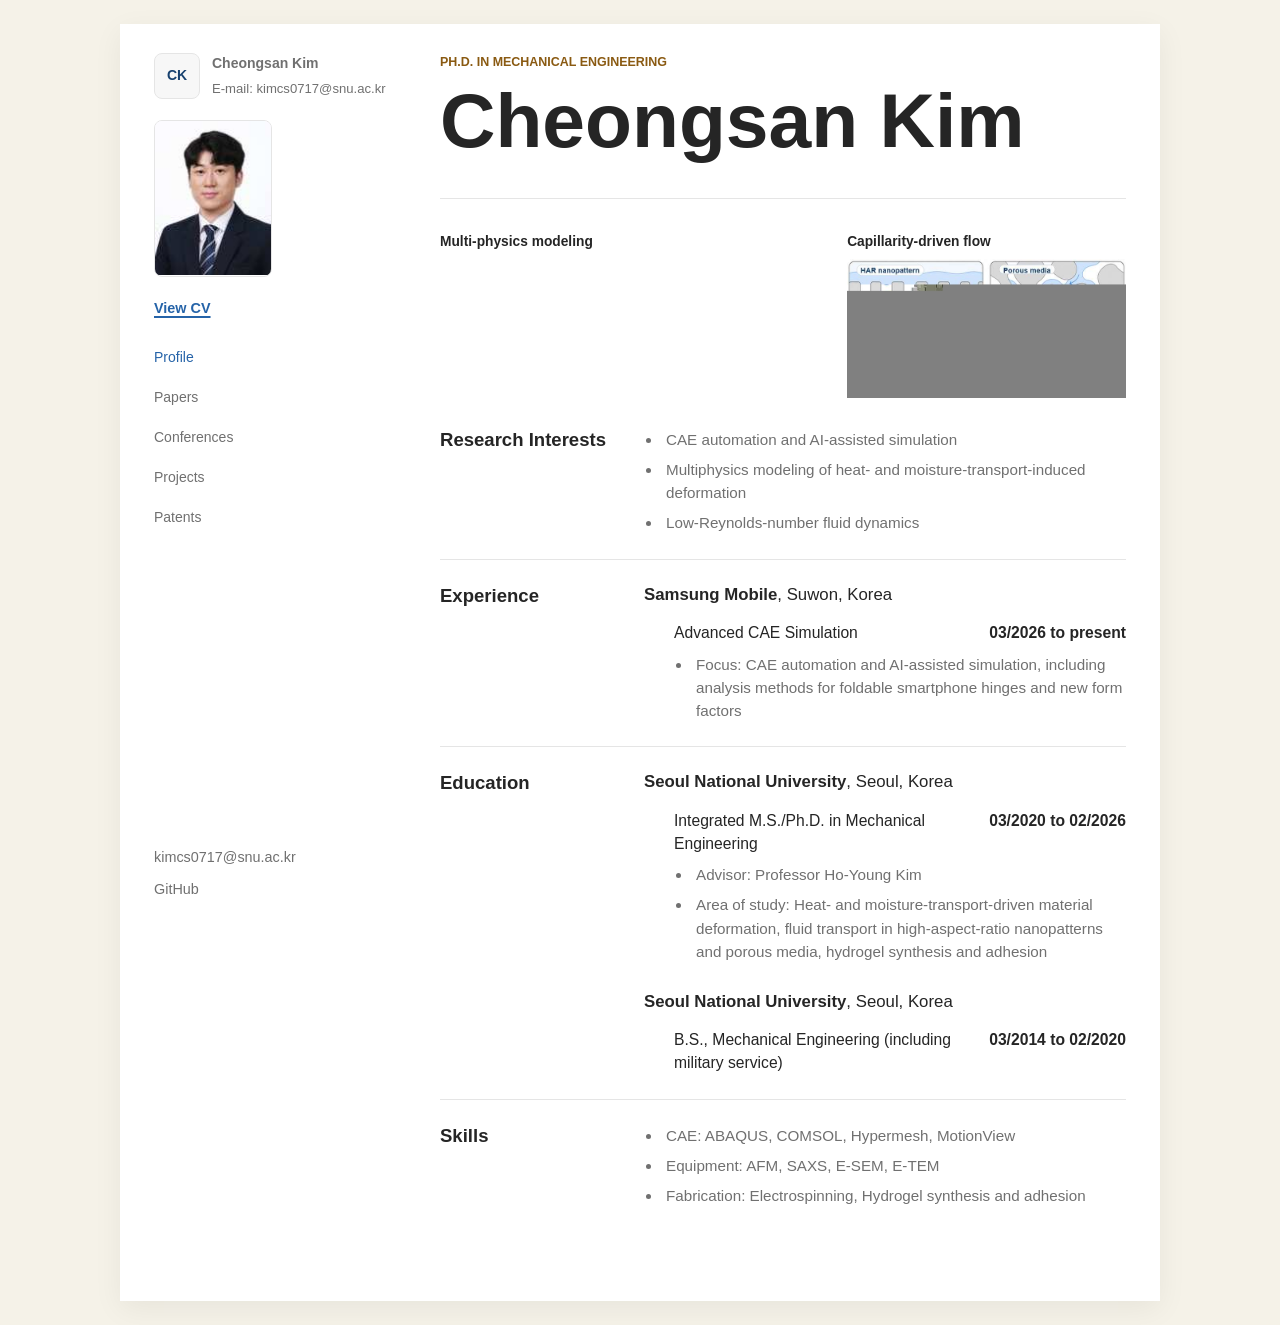
==== index.html @ cfb51605 "Refine profile research visuals" ====
<!doctype html>
<html lang="en">
  <head>
    <meta charset="utf-8">
    <meta name="viewport" content="width=device-width, initial-scale=1">
    <title>Cheongsan Kim | Mechanical Engineering</title>
    <meta
      name="description"
      content="Personal academic portfolio of Cheongsan Kim, Ph.D. in Mechanical Engineering."
    >
    <link rel="stylesheet" href="styles.css?v=capillary-full-height">
  </head>
  <body>
    <div class="shell">
      <aside class="sidebar" aria-label="Portfolio navigation">
        <a class="brand" href="#profile" data-tab-link="profile" aria-label="Cheongsan Kim profile">
          <span class="brand-mark">CK</span>
          <span>
            <strong>Cheongsan Kim</strong>
            <small class="brand-email">E-mail: kimcs0717@snu.ac.kr</small>
          </span>
        </a>

        <div class="profile-photo sidebar-photo" aria-label="Profile photo">
          <img src="assets/profile-original.jpg" alt="" onerror="this.style.display='none'; this.nextElementSibling.style.display='grid';">
          <span>Photo</span>
        </div>
        <a class="cv-link" href="cv.html?v=cv-author-markers" target="_blank" rel="noopener">View CV</a>

        <nav class="nav-list">
          <button class="nav-button is-active" type="button" data-tab="profile">Profile</button>
          <button class="nav-button" type="button" data-tab="papers">Papers</button>
          <button class="nav-button" type="button" data-tab="presentations">Conferences</button>
          <button class="nav-button" type="button" data-tab="projects">Projects</button>
          <button class="nav-button" type="button" data-tab="patents">Patents</button>
        </nav>

        <div class="sidebar-footer">
          <a href="mailto:kimcs0717@snu.ac.kr">kimcs0717@snu.ac.kr</a>
          <a href="https://github.com/kimcheongsan17">GitHub</a>
        </div>
      </aside>

      <main class="content">
        <section class="hero" id="profile" data-tab-panel="profile">
          <div class="intro">
            <p class="eyebrow">Ph.D. in Mechanical Engineering</p>
            <h1>Cheongsan Kim</h1>
          </div>
        </section>

        <section class="panel profile-overview is-visible" data-tab-panel="profile">
          <div class="research-visuals" aria-label="Research visuals">
            <figure class="research-visual research-visual-feature">
              <figcaption>Multi-physics modeling</figcaption>
              <div class="research-visual-media">
                <video muted autoplay loop playsinline preload="metadata">
                  <source src="assets/researches/Multi-physcis%20Modeling.mp4" type="video/mp4">
                  <source src="assets/researches/Multi-physcis%20Modeling.mov" type="video/quicktime">
                </video>
              </div>
            </figure>
            <figure class="research-visual research-visual-secondary">
              <figcaption>Capillarity-driven flow</figcaption>
              <div class="research-visual-media">
                <img src="assets/researches/capillary-flow-har-porous-media.jpg?v=capillary-full-height" alt="Schematic of capillary flow in high-aspect-ratio nanopatterns and porous media">
              </div>
            </figure>
          </div>

          <div class="profile-section cv-section">
            <h2>Research Interests</h2>
            <div class="cv-stack">
              <ul class="overview-list">
                <li>CAE automation and AI-assisted simulation</li>
                <li>Multiphysics modeling of heat- and moisture-transport-induced deformation</li>
                <li>Low-Reynolds-number fluid dynamics</li>
              </ul>
            </div>
          </div>

          <div class="profile-section cv-section">
            <h2>Experience</h2>
            <div class="cv-stack">
              <article class="cv-entry">
                <div class="cv-entry-header">
                  <h3><strong>Samsung Mobile</strong>, Suwon, Korea</h3>
                </div>
                <div class="cv-entry-body">
                  <div class="cv-role">
                    <span>Advanced CAE Simulation</span>
                    <strong>03/2026 to present</strong>
                  </div>
                  <ul class="overview-list">
                    <li>Focus: CAE automation and AI-assisted simulation, including analysis methods for foldable smartphone hinges and new form factors</li>
                  </ul>
                </div>
              </article>
            </div>
          </div>

          <div class="profile-section cv-section">
            <h2>Education</h2>
            <div class="cv-stack">
              <article class="cv-entry">
                <div class="cv-entry-header">
                  <h3><strong>Seoul National University</strong>, Seoul, Korea</h3>
                </div>
                <div class="cv-entry-body">
                  <div class="cv-role">
                    <span>Integrated M.S./Ph.D. in Mechanical Engineering</span>
                    <strong>03/2020 to 02/2026</strong>
                  </div>
                  <ul class="overview-list">
                    <li>Advisor: Professor Ho-Young Kim</li>
                    <li>Area of study: Heat- and moisture-transport-driven material deformation, fluid transport in high-aspect-ratio nanopatterns and porous media, hydrogel synthesis and adhesion</li>
                  </ul>
                </div>
              </article>

              <article class="cv-entry">
                <div class="cv-entry-header">
                  <h3><strong>Seoul National University</strong>, Seoul, Korea</h3>
                </div>
                <div class="cv-entry-body">
                  <div class="cv-role">
                    <span>B.S., Mechanical Engineering (including military service)</span>
                    <strong>03/2014 to 02/2020</strong>
                  </div>
                </div>
              </article>
            </div>
          </div>

          <div class="profile-section cv-section skills-section">
            <h2>Skills</h2>
            <div class="cv-stack">
              <ul class="skills-list" aria-label="Skills">
                <li>CAE: ABAQUS, COMSOL, Hypermesh, MotionView</li>
                <li>Equipment: AFM, SAXS, E-SEM, E-TEM</li>
                <li>Fabrication: Electrospinning, Hydrogel synthesis and adhesion</li>
              </ul>
            </div>
          </div>
        </section>

        <section class="panel" data-tab-panel="papers">
          <div class="section-heading">
            <h2>Publications</h2>
          </div>
          <div class="publication-list">
            <a class="publication-item" href="papers/viola-seed-pod.html">
              <h3>Viola seed pod architecture shapes sequential, force-augmented pinching</h3>
              <p><span class="own-name">C. Kim</span>*, J. Won*, D. Kim*, S. Jung&dagger;, H.-Y. Kim&dagger;, and Y. Hyun&dagger;</p>
              <p class="publication-meta">Science (2026) (IF: 45.8; JCR: top 10%; scheduled for publication on June 18, 2026)</p>
            </a>
            <a class="publication-item" href="papers/water-powered-soft-actuation.html">
              <h3>Mechanics of water-powered soft actuation</h3>
              <p>S. Jung*, <span class="own-name">C. Kim</span>*, T. Kim, S. Park, and H.-Y. Kim&dagger;</p>
              <p class="publication-meta">Chemical Reviews (2026, invited; 2nd revision) (IF: 51.4; JCR: top 10%)</p>
            </a>
            <article class="publication-item">
              <h3>
                <a href="papers/pneu-nets.html">Sequential multi-modal morphing of single-input pneu-nets</a>
                <a class="paper-link" href="https://journals.sagepub.com/doi/10.1089/soro.2022.0216">[link]</a>
              </h3>
              <p>H. Jeong*, <span class="own-name">C. Kim</span>*, A. Lee&dagger;, and H.-Y. Kim&dagger;</p>
              <p class="publication-meta">Soft Robotics (2023) (IF: 6.1; JCR: Q1 in Robotics)</p>
            </article>
            <article class="publication-item">
              <h3>De novo cuticle formation acts as a multiscale mechanical system controlling growth and robustness after floral organ abscission</h3>
              <p>M. Han*, <span class="own-name">C. Kim</span>*, J. Lee, JM. Lee, H. Jung, S. Je, Y. Yamaoka, H.-Y. Kim&dagger;, and Y. Lee&dagger;</p>
              <p class="publication-meta">In preparation</p>
            </article>
            <p class="author-note">* Equal contribution, &dagger; Corresponding author</p>
          </div>
        </section>

        <section class="panel" data-tab-panel="presentations">
          <div class="section-heading">
            <p class="eyebrow">Academic Talks</p>
            <h2>Conference Presentations</h2>
          </div>
          <div class="conference-list">
            <article class="conference-item">
              <h3>Mechano-Osmosis Induced Turgor in Hydrogel-Encapsulated Liquid Pouch</h3>
              <p>H. Kim, <span class="own-name">C. Kim</span>, H. Jeon, C. Park, S. Jung, and H.-Y. Kim</p>
              <p class="conference-meta">NCFE 14 (2026)</p>
            </article>
            <article class="conference-item">
              <h3>De novo cuticle formation acts as a multiscale mechanical system controlling growth and robustness after floral organ abscission</h3>
              <p>M. Han, <span class="own-name">C. Kim</span>, J. Lee, J.M. Lee, H. Jung, S. Je, Y. Yamaoka, H.-Y. Kim, and Y. Lee</p>
              <p class="conference-meta">American Society of Plant Biologists (ASPB) (2026)</p>
            </article>
            <article class="conference-item">
              <h3>Sequential multimodal morphing of single-input pneu-nets</h3>
              <p><span class="own-name">C. Kim</span> and H.-Y. Kim</p>
              <p class="conference-meta">Soft Robotics invited talk (2024)</p>
            </article>
            <article class="conference-item">
              <h3>Humidity-responsive poroelastic zippering of Viola seed pods</h3>
              <p><span class="own-name">C. Kim</span>, J. Won, S. Jung, Y. Hyun, and H.-Y. Kim</p>
              <p class="conference-meta">IUTAM Symposium on Capillarity and Elastocapillarity in Biology (2024) (Invited speaker)</p>
            </article>
            <article class="conference-item">
              <h3>Poroelastic zippering actuation of hygroresponsive Viola seed pods</h3>
              <p><span class="own-name">C. Kim</span>, J. Won, S. Jung, Y. Hyun, and H.-Y. Kim</p>
              <p class="conference-meta">American Physical Society Division of Fluid Dynamics (2024)</p>
            </article>
            <article class="conference-item">
              <h3>Dual morphing hydrogel with a fibrous membrane</h3>
              <p><span class="own-name">C. Kim</span>, S. Jung, and H.-Y. Kim</p>
              <p class="conference-meta">Korean Society of Mechanical Engineers Autumn Conference (2023)</p>
            </article>
            <article class="conference-item">
              <h3>Multi-morph pneu-net systems with a single input</h3>
              <p><span class="own-name">C. Kim</span>, H. Jeong, J. Ha, A. Lee, and H.-Y. Kim</p>
              <p class="conference-meta">American Physical Society March Meeting (2022)</p>
            </article>
            <article class="conference-item">
              <h3>Dual curvature control using pneumatic actuators</h3>
              <p>H. Jeong, <span class="own-name">C. Kim</span>, J. Ha, P. Woo, A. Lee, and H.-Y. Kim</p>
              <p class="conference-meta">The Second International Conference on Nature-Inspired Surface Engineering (2022) (Best presentation prize)</p>
            </article>
            <article class="conference-item">
              <h3>Dual curvature control using pneumatic actuators</h3>
              <p>H. Jeong, <span class="own-name">C. Kim</span>, J. Ha, S. Lee, A. Lee, and H.-Y. Kim</p>
              <p class="conference-meta">American Physical Society March Meeting (2021)</p>
            </article>
            <article class="conference-item">
              <h3>Dual morphing pneu-net by stiffness control</h3>
              <p><span class="own-name">C. Kim</span>, H. Jeong, J. Ha, S. Lee, A. Lee, and H.-Y. Kim</p>
              <p class="conference-meta">Korean Society of Mechanical Engineers Autumn Conference (2021)</p>
            </article>
          </div>
        </section>

        <section class="panel" data-tab-panel="projects">
          <div class="section-heading">
            <p class="eyebrow">Research Portfolio</p>
            <h2>Projects</h2>
          </div>
          <div class="project-groups">
            <div class="project-group">
              <h3 class="project-group-title">Semiconductor Research</h3>
              <div class="card-grid">
                <a class="item-card" href="projects/nano-structures.html">
                  <span class="tag">Samsung Electronics, 2023-2025</span>
                  <h3>Leaning and bending models in composite nanostructures</h3>
                  <p>Visualization methods and theoretical modeling of wetting behavior in HAR nano-patterned structures.</p>
                </a>
              </div>
            </div>

            <div class="project-group">
              <h3 class="project-group-title">Actuator Development Using Deformable Materials</h3>
              <div class="card-grid">
                <a class="item-card" href="projects/metamorphing-systems.html">
                  <span class="tag">NRF Korea, 2020-2026</span>
                  <h3>Development of metamorphing systems based on stimuli-responsive materials</h3>
                  <p>Shape transformation of soft matter and porous media driven by material response and heat transport.</p>
                </a>
                <a class="item-card" href="projects/humidity-control.html">
                  <span class="tag">LG Electronics, 2023-2026</span>
                  <h3>Automatic humidity control system using hygroscopic materials</h3>
                  <p>Humidity-responsive ventilation systems driven by residual-stress-induced actuation during moisture absorption and desorption.</p>
                </a>
                <a class="item-card" href="projects/personalized-massager.html">
                  <span class="tag">Amore Pacific, 2021</span>
                  <h3>Pneu-net system for a personalized massager</h3>
                  <p>Personalized massager based on controlled pneumatic inflation of polymer chambers.</p>
                </a>
                <a class="item-card" href="projects/origami-packaging.html">
                  <span class="tag">Amore Pacific, 2022</span>
                  <h3>Novel origami structure for packaging</h3>
                  <p>Residual-content reduction through controlled deformation of packaging structures.</p>
                </a>
              </div>
            </div>
          </div>
        </section>

        <section class="panel" data-tab-panel="patents">
          <div class="section-heading">
            <p class="eyebrow">Applied Research</p>
            <h2>Patents</h2>
          </div>
          <ol class="timeline">
            <li>Pneumatic valve device using expansion of elastic material protruding parts. 10-2397568 Korea (2022).</li>
            <li>Pneu-net device capable of sequential dual deformation. 10-2478112 Korea.</li>
            <li>Pneu-net device capable of sequential torsional and bending deformation. 10-2478131 Korea.</li>
            <li>Massage device and controlling method thereof. 1020200154180 Korea (2020).</li>
            <li>Massage device having twist function and control method thereof. 1020210149522 Korea (2021).</li>
            <li>TUBE CONTAINER. 1020220039765 Korea (2022).</li>
            <li>Plumbing apparatus containing a hydrogel part. 1020230186336 Korea.</li>
            <li>Method for manufacturing a grooved surface using a mesh structure. 1020230186335 Korea.</li>
            <li>Biomedical devices inspired by plant morphing mechanisms. 1020260015498 Korea.</li>
          </ol>
        </section>

      </main>
    </div>

    <script src="script.js"></script>
  </body>
</html>
---- styles.css ----
:root {
  color-scheme: light;
  --ink: #252525;
  --muted: #707070;
  --line: #e5e5e5;
  --paper: #ffffff;
  --surface: #ffffff;
  --accent: #2563a8;
  --accent-strong: #17416f;
  --warm: #8a5a12;
  --shadow: 0 8px 28px rgba(0, 0, 0, 0.06);
}

* {
  box-sizing: border-box;
}

body {
  margin: 0;
  background: #f5f2e8;
  color: var(--ink);
  font-family: "Noto Sans", "Helvetica Neue", Helvetica, Arial, ui-sans-serif, sans-serif;
  font-size: 14px;
  line-height: 1.65;
}

a {
  color: inherit;
  text-decoration: none;
}

.shell {
  display: grid;
  grid-template-columns: 240px minmax(0, 1fr);
  gap: 46px;
  width: min(1040px, calc(100% - 48px));
  min-height: calc(100vh - 48px);
  margin: 24px auto;
  padding: 28px 34px 34px;
  background: var(--paper);
  box-shadow: var(--shadow);
}

.sidebar {
  position: sticky;
  top: 24px;
  height: calc(100vh - 48px);
  display: flex;
  flex-direction: column;
  gap: 20px;
  padding: 0 0 2px;
  background: transparent;
  color: var(--muted);
}

.brand {
  display: flex;
  align-items: center;
  gap: 12px;
}

.brand-mark {
  display: grid;
  width: 46px;
  height: 46px;
  place-items: center;
  border: 1px solid var(--line);
  border-radius: 8px;
  background: #f7f7f7;
  color: var(--accent-strong);
  font-weight: 800;
}

.brand strong,
.brand small {
  display: block;
}

.brand small {
  color: var(--muted);
  font-size: 0.82rem;
}

.brand-email {
  margin-top: 3px;
  font-size: 0.72rem;
  overflow-wrap: anywhere;
}

.nav-list {
  display: grid;
  gap: 6px;
}

.cv-link {
  display: inline-flex;
  width: fit-content;
  color: var(--accent);
  font-size: 0.9rem;
  font-weight: 800;
  text-decoration: underline;
  text-decoration-thickness: 1.5px;
  text-underline-offset: 3px;
}

.cv-link:hover {
  color: var(--accent-strong);
}

.nav-button {
  width: 100%;
  min-height: 34px;
  border: 0;
  border-radius: 8px;
  padding: 0;
  background: transparent;
  color: var(--muted);
  cursor: pointer;
  font: inherit;
  text-align: left;
}

.nav-button:hover,
.nav-button.is-active {
  color: var(--accent);
}

.sidebar-footer {
  display: grid;
  gap: 8px;
  margin-top: auto;
  color: var(--muted);
  font-size: 0.9rem;
  overflow-wrap: anywhere;
}

.content {
  width: 100%;
  padding: 0 0 36px;
}

.hero {
  display: block;
  padding: 0 0 30px;
  border-bottom: 1px solid var(--line);
}

.profile-photo {
  position: relative;
  display: grid;
  aspect-ratio: 118 / 157;
  place-items: center;
  overflow: hidden;
  border: 1px solid var(--line);
  border-radius: 8px;
  background: #ffffff;
  color: var(--muted);
  font-weight: 700;
}

.sidebar-photo {
  width: 118px;
  max-width: 100%;
}

.profile-photo img {
  width: 100%;
  height: 100%;
  object-fit: contain;
  object-position: center;
}

.profile-photo span {
  display: none;
  width: 100%;
  height: 100%;
  place-items: center;
}

.eyebrow {
  margin: 0 0 10px;
  color: var(--warm);
  font-size: 0.78rem;
  font-weight: 800;
  letter-spacing: 0;
  text-transform: uppercase;
}

h1,
h2,
h3,
p {
  margin-top: 0;
}

h1 {
  margin-bottom: 10px;
  font-size: clamp(3.25rem, 6vw, 4.9rem);
  line-height: 0.98;
}

h2 {
  margin-bottom: 0;
  font-size: 1.58rem;
  line-height: 1.18;
}

h3 {
  margin-bottom: 10px;
  line-height: 1.24;
}

.lead {
  max-width: 700px;
  color: var(--muted);
  font-size: 0.94rem;
  line-height: 1.48;
}

.tag {
  display: inline-flex;
  align-items: center;
  min-height: 30px;
  border: 1px solid var(--line);
  border-radius: 999px;
  padding: 5px 10px;
  background: #fafafa;
  color: var(--accent-strong);
  font-size: 0.86rem;
  font-weight: 700;
}

.panel {
  display: none;
  padding: 38px 0 0;
}

.panel.is-visible {
  display: block;
}

.section-heading {
  display: block;
  margin-bottom: 24px;
}

.profile-overview {
  padding-top: 34px;
}

.research-visuals {
  display: grid;
  grid-template-columns: minmax(0, 1.417fr) minmax(0, 1fr);
  gap: 12px;
  width: 100%;
  max-width: 100%;
  margin-bottom: 30px;
  overflow: hidden;
}

.research-visual {
  width: 100%;
  min-width: 0;
  margin: 0;
}

.research-visual-media {
  position: relative;
  aspect-ratio: 683 / 241;
  overflow: hidden;
  background: transparent;
}

.research-visual-empty {
  position: relative;
  aspect-ratio: 683 / 241;
  overflow: hidden;
  border: 1px solid var(--line);
  border-radius: 8px;
  background: #f4f4f3;
}

.research-visual-empty {
  align-self: end;
}

.research-visual-media video {
  display: block;
  width: 100%;
  height: 100%;
  max-width: 100%;
  object-fit: contain;
}

.research-visual-media img {
  display: block;
  width: 100%;
  height: 100%;
  object-fit: contain;
}

.research-visual-secondary .research-visual-media img {
  object-fit: fill;
}

.research-visual figcaption {
  margin: 0 0 8px;
  color: var(--ink);
  font-size: 0.86rem;
  font-weight: 800;
  line-height: 1.3;
}

.research-visual-empty {
  background:
    linear-gradient(135deg, rgba(37, 99, 168, 0.06), rgba(138, 90, 18, 0.04)),
    #fafafa;
}

.research-visual-secondary .research-visual-media {
  aspect-ratio: 2 / 1;
}

.profile-section {
  padding-bottom: 24px;
  margin-bottom: 24px;
  border-bottom: 1px solid var(--line);
}

.profile-section:last-child {
  border-bottom: 0;
  margin-bottom: 0;
}

.cv-section {
  display: grid;
  grid-template-columns: 180px minmax(0, 1fr);
  gap: 24px;
  align-items: start;
}

.cv-section h2 {
  margin: 0;
  color: var(--ink);
  font-size: 1.16rem;
  font-weight: 800;
  letter-spacing: 0;
  line-height: 1.24;
}

.cv-stack {
  display: grid;
  gap: 28px;
}

.cv-entry {
  display: grid;
  gap: 16px;
}

.cv-entry-header h3 {
  margin: 0;
  font-size: 1.05rem;
  font-weight: 500;
  line-height: 1.35;
}

.cv-entry-header strong {
  font-weight: 800;
}

.cv-entry-body {
  display: grid;
  gap: 8px;
  padding-left: 30px;
}

.cv-role {
  display: grid;
  grid-template-columns: minmax(0, 1fr) auto;
  gap: 18px;
  align-items: baseline;
  color: var(--ink);
  font-size: 0.98rem;
  line-height: 1.45;
}

.cv-role strong {
  color: var(--ink);
  font-weight: 800;
  white-space: nowrap;
}

.two-column {
  display: grid;
  grid-template-columns: repeat(2, minmax(0, 1fr));
  gap: 18px;
  margin-bottom: 22px;
}

.two-column article,
.item-card {
  border: 1px solid var(--line);
  border-radius: 8px;
  background: var(--surface);
}

.two-column article {
  min-height: 150px;
  padding: 20px;
}

.profile-overview .two-column article {
  min-height: 0;
  padding: 0;
  border: 0;
  border-radius: 0;
  background: transparent;
}

.overview-list,
.skills-list {
  display: grid;
  gap: 7px;
  margin: 0;
  padding-left: 18px;
  color: var(--muted);
  font-size: 0.95rem;
  line-height: 1.52;
}

.overview-list li,
.skills-list li {
  padding-left: 4px;
}

.two-column p,
.item-card p,
.detail-summary p {
  color: var(--muted);
}

.item-card p {
  margin: 0;
  font-size: 0.95rem;
  line-height: 1.45;
}

.card-grid {
  display: grid;
  grid-template-columns: 1fr;
  gap: 12px;
}

.project-groups {
  display: grid;
  gap: 28px;
}

.project-group {
  display: grid;
  gap: 12px;
}

.project-group-title {
  margin: 0;
  color: var(--ink);
  font-size: 1.16rem;
  font-weight: 800;
  line-height: 1.24;
}

.item-card {
  display: grid;
  align-content: start;
  min-height: 0;
  padding: 18px 20px;
  transition: border-color 160ms ease, background 160ms ease;
}

.item-card:hover {
  background: #fbfdff;
  border-color: rgba(15, 118, 110, 0.5);
}

.item-card h3 {
  margin: 10px 0 6px;
  color: var(--ink);
  font-size: 1.03rem;
  font-weight: 800;
  line-height: 1.35;
}

.publication-list {
  display: grid;
  gap: 18px;
}

.publication-item {
  display: block;
}

.publication-item h3 {
  margin-bottom: 4px;
  color: var(--ink);
  font-size: 1.03rem;
  font-weight: 800;
  line-height: 1.35;
}

.publication-item h3 a {
  color: inherit;
}

.publication-item p {
  margin-bottom: 2px;
  color: var(--muted);
  font-size: 0.95rem;
  line-height: 1.45;
}

.publication-item strong {
  color: var(--ink);
}

.own-name {
  color: var(--ink);
  text-decoration: underline;
  text-decoration-thickness: 1px;
  text-underline-offset: 2px;
}

.author-note {
  margin-top: 2px;
  color: var(--muted);
  font-size: 0.88rem;
  line-height: 1.4;
}

.publication-meta {
  color: var(--accent) !important;
}

.paper-link {
  margin-left: 5px;
  color: var(--accent) !important;
  font-size: 0.92em;
  font-weight: 800;
  text-decoration: underline;
  text-decoration-thickness: 1.5px;
  text-underline-offset: 3px;
  white-space: nowrap;
}

.paper-link:hover {
  color: var(--accent-strong) !important;
}

.publication-item:hover h3,
.publication-item:hover .publication-meta {
  color: var(--accent);
}

.conference-list {
  display: grid;
  gap: 18px;
}

.conference-item h3 {
  margin-bottom: 4px;
  color: var(--ink);
  font-size: 1.03rem;
  font-weight: 800;
  line-height: 1.35;
}

.conference-item p {
  margin-bottom: 2px;
  color: var(--muted);
  font-size: 0.95rem;
  line-height: 1.45;
}

.conference-item strong {
  color: var(--ink);
}

.conference-meta {
  color: var(--accent) !important;
}

.timeline {
  display: grid;
  gap: 12px;
  padding-left: 22px;
}

.timeline li {
  padding-left: 6px;
  color: var(--muted);
  font-size: 0.95rem;
  line-height: 1.45;
}

.detail-body {
  max-width: 900px;
  margin: 0 auto;
  padding: 42px clamp(20px, 6vw, 64px) 72px;
}

.back-link {
  display: inline-flex;
  margin-bottom: 36px;
  color: var(--accent);
  font-weight: 800;
}

.detail-summary {
  padding-bottom: 28px;
  border-bottom: 1px solid var(--line);
}

.detail-meta {
  display: flex;
  flex-wrap: wrap;
  gap: 10px;
  margin: 20px 0;
}

.detail-section {
  padding-top: 28px;
}

.detail-section ul {
  padding-left: 20px;
  color: var(--muted);
}

@media (max-width: 860px) {
  .shell {
    grid-template-columns: 1fr;
    gap: 0;
  }

  .sidebar {
    position: static;
    height: auto;
    gap: 20px;
  }

  .nav-list {
    grid-template-columns: repeat(2, minmax(0, 1fr));
  }

  .hero,
  .two-column,
  .card-grid,
  .research-visuals {
    grid-template-columns: 1fr;
  }

  .research-visual-feature .research-visual-media {
    aspect-ratio: 2 / 1;
  }

  .sidebar-photo {
    width: min(260px, 100%);
  }

  .cv-section {
    grid-template-columns: 1fr;
    gap: 10px;
  }

  .cv-entry-body {
    padding-left: 0;
  }

  .cv-role {
    grid-template-columns: 1fr;
    gap: 2px;
  }
}

@media (max-width: 520px) {
  .content {
    padding-top: 24px;
  }

  .nav-list {
    grid-template-columns: 1fr;
  }

  h1 {
    font-size: 2.65rem;
  }
}
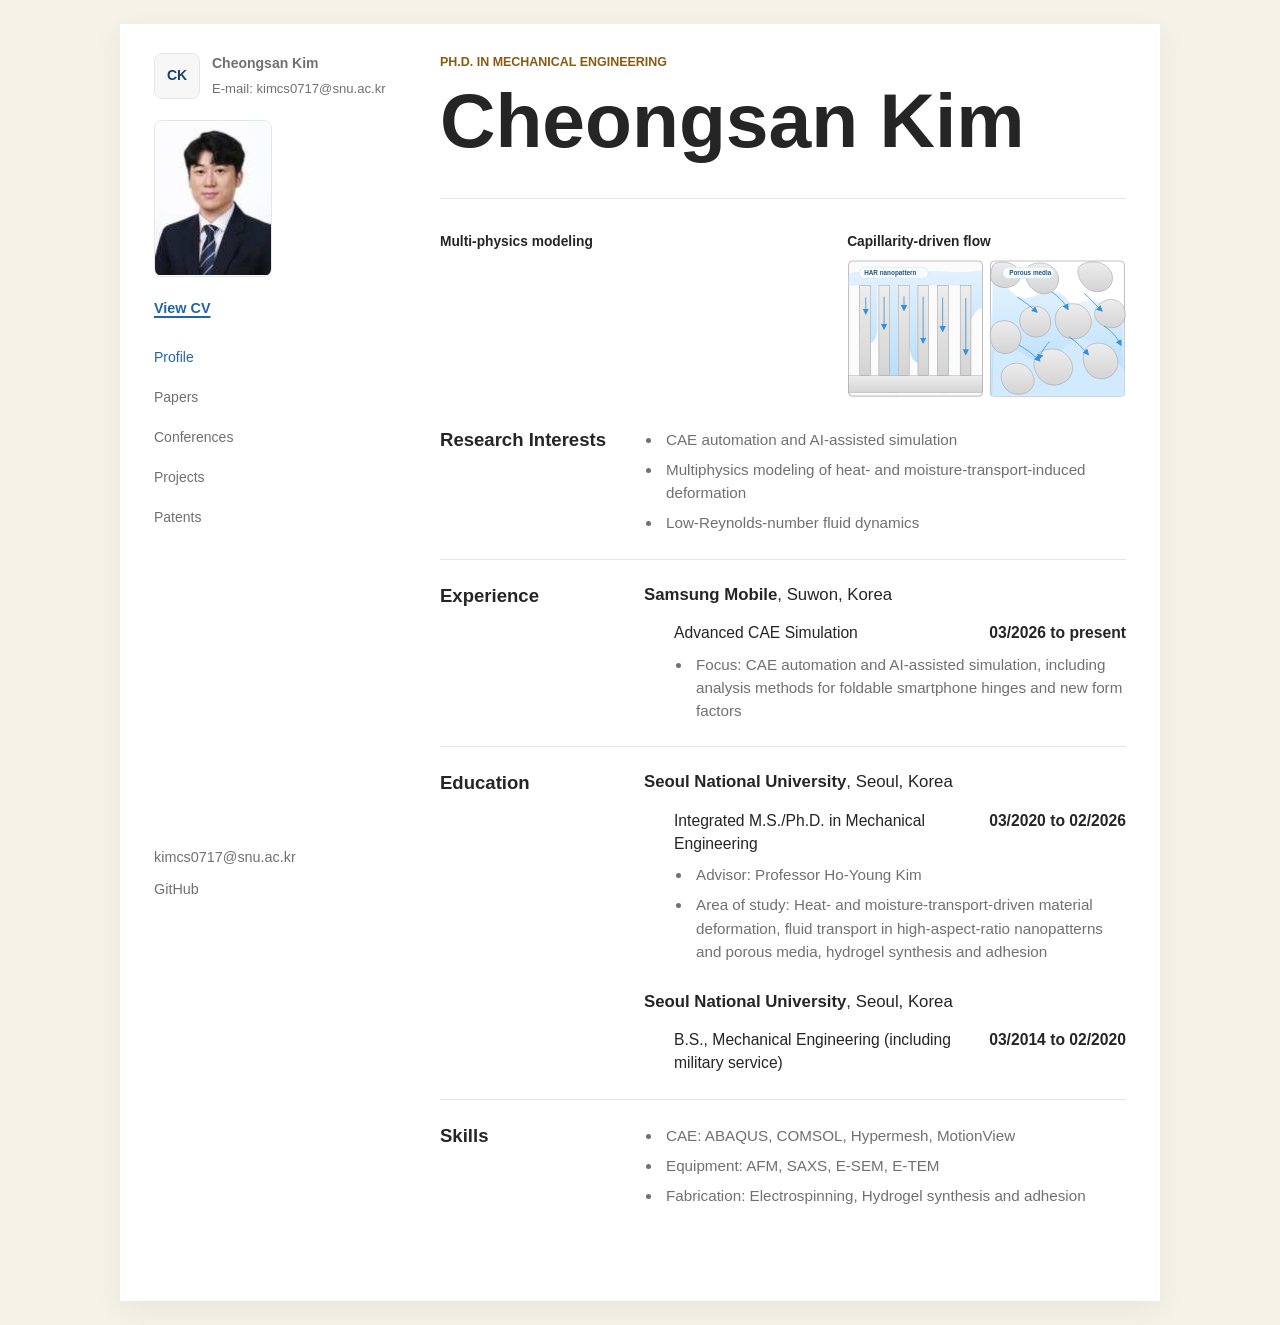
==== commit 483907da: "Use SVG capillary research visual" ====
--- a/index.html
+++ b/index.html
@@ -63,7 +63,7 @@
             <figure class="research-visual research-visual-secondary">
               <figcaption>Capillarity-driven flow</figcaption>
               <div class="research-visual-media">
-                <img src="assets/researches/capillary-flow-har-porous-media.jpg?v=capillary-full-height" alt="Schematic of capillary flow in high-aspect-ratio nanopatterns and porous media">
+                <img src="assets/researches/capillary-flow-har-porous-media.svg?v=capillary-full-height" alt="Schematic of capillary flow in high-aspect-ratio nanopatterns and porous media">
               </div>
             </figure>
           </div>
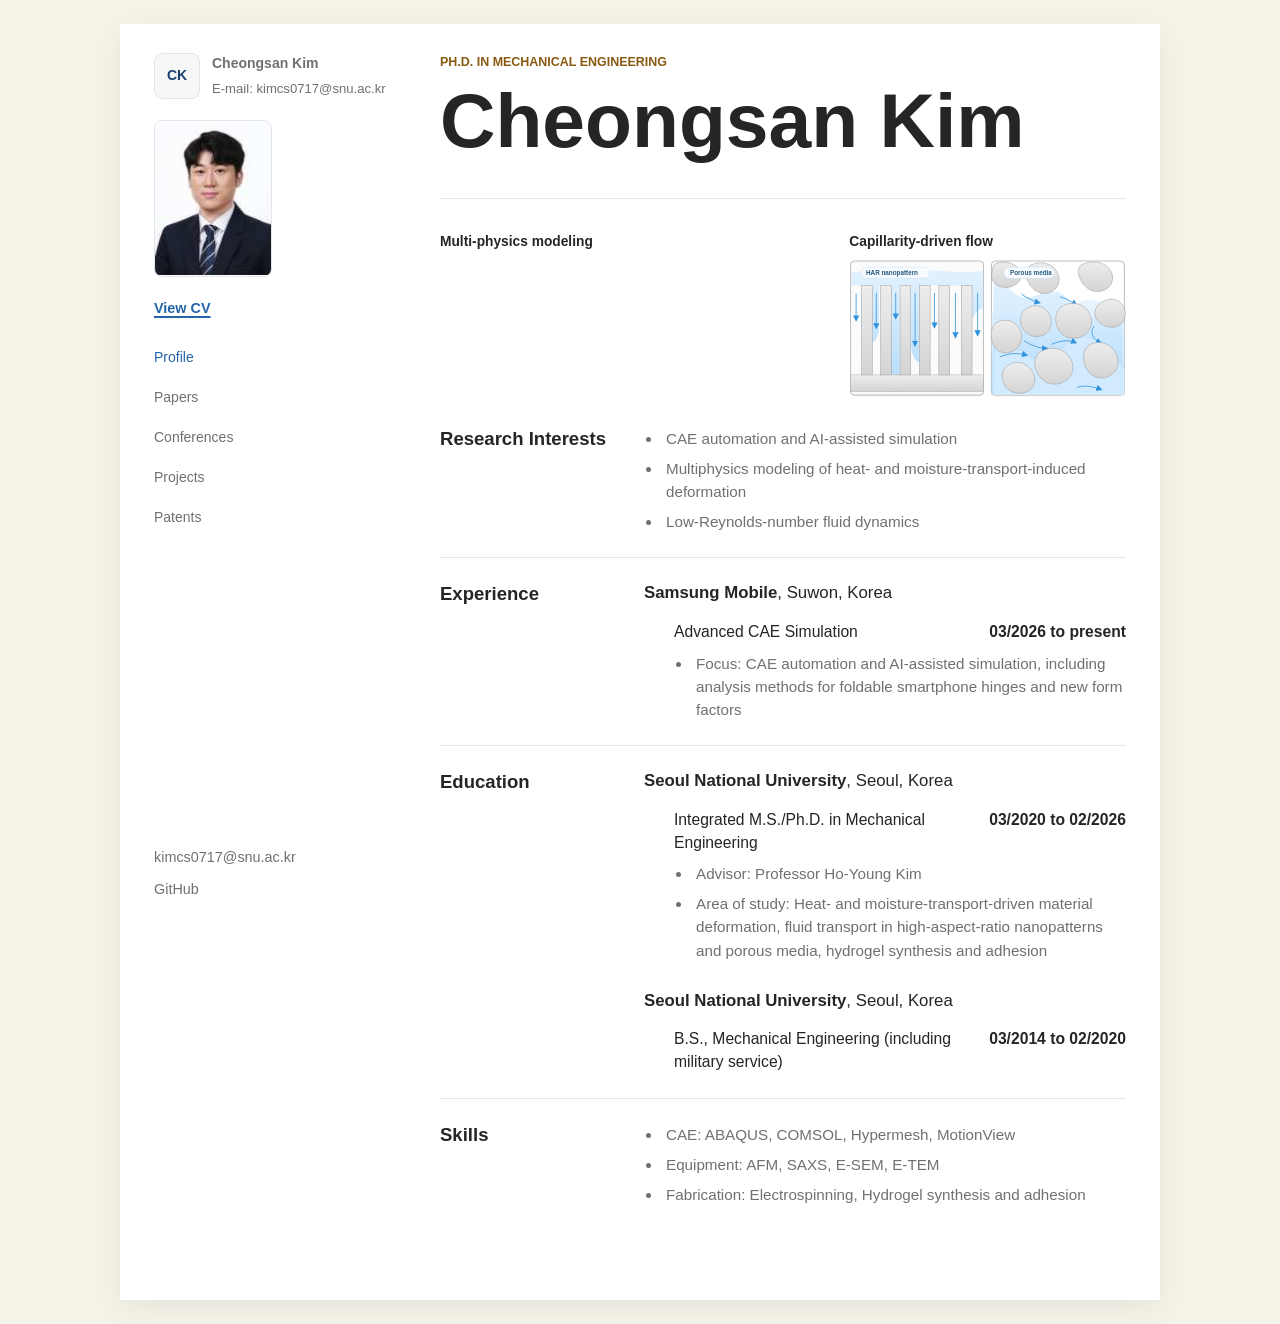
==== commit 16e9cc2e: "Replace profile research video" ====
--- a/index.html
+++ b/index.html
@@ -8,7 +8,7 @@
       name="description"
       content="Personal academic portfolio of Cheongsan Kim, Ph.D. in Mechanical Engineering."
     >
-    <link rel="stylesheet" href="styles.css?v=capillary-full-height">
+    <link rel="stylesheet" href="styles.css?v=profile-video-20260531">
   </head>
   <body>
     <div class="shell">
@@ -55,15 +55,14 @@
               <figcaption>Multi-physics modeling</figcaption>
               <div class="research-visual-media">
                 <video muted autoplay loop playsinline preload="metadata">
-                  <source src="assets/researches/Multi-physcis%20Modeling.mp4" type="video/mp4">
-                  <source src="assets/researches/Multi-physcis%20Modeling.mov" type="video/quicktime">
+                  <source src="assets/researches/multi-physics-modeling.mp4?v=20260531-recording" type="video/mp4">
                 </video>
               </div>
             </figure>
             <figure class="research-visual research-visual-secondary">
               <figcaption>Capillarity-driven flow</figcaption>
               <div class="research-visual-media">
-                <img src="assets/researches/capillary-flow-har-porous-media.svg?v=capillary-full-height" alt="Schematic of capillary flow in high-aspect-ratio nanopatterns and porous media">
+                <img src="assets/researches/capillary-flow-har-porous-media.svg?v=porous-channel-arrows" alt="Schematic of capillary flow in high-aspect-ratio nanopatterns and porous media">
               </div>
             </figure>
           </div>
--- a/styles.css
+++ b/styles.css
@@ -250,7 +250,7 @@
 
 .research-visuals {
   display: grid;
-  grid-template-columns: minmax(0, 1.417fr) minmax(0, 1fr);
+  grid-template-columns: minmax(0, 1.436fr) minmax(0, 1fr);
   gap: 12px;
   width: 100%;
   max-width: 100%;
@@ -266,7 +266,7 @@
 
 .research-visual-media {
   position: relative;
-  aspect-ratio: 683 / 241;
+  aspect-ratio: 1792 / 624;
   overflow: hidden;
   background: transparent;
 }
@@ -660,7 +660,11 @@
   }
 
   .research-visual-feature .research-visual-media {
-    aspect-ratio: 2 / 1;
+    aspect-ratio: 1792 / 624;
+  }
+
+  .research-visual-secondary .research-visual-media {
+    aspect-ratio: 1792 / 624;
   }
 
   .sidebar-photo {
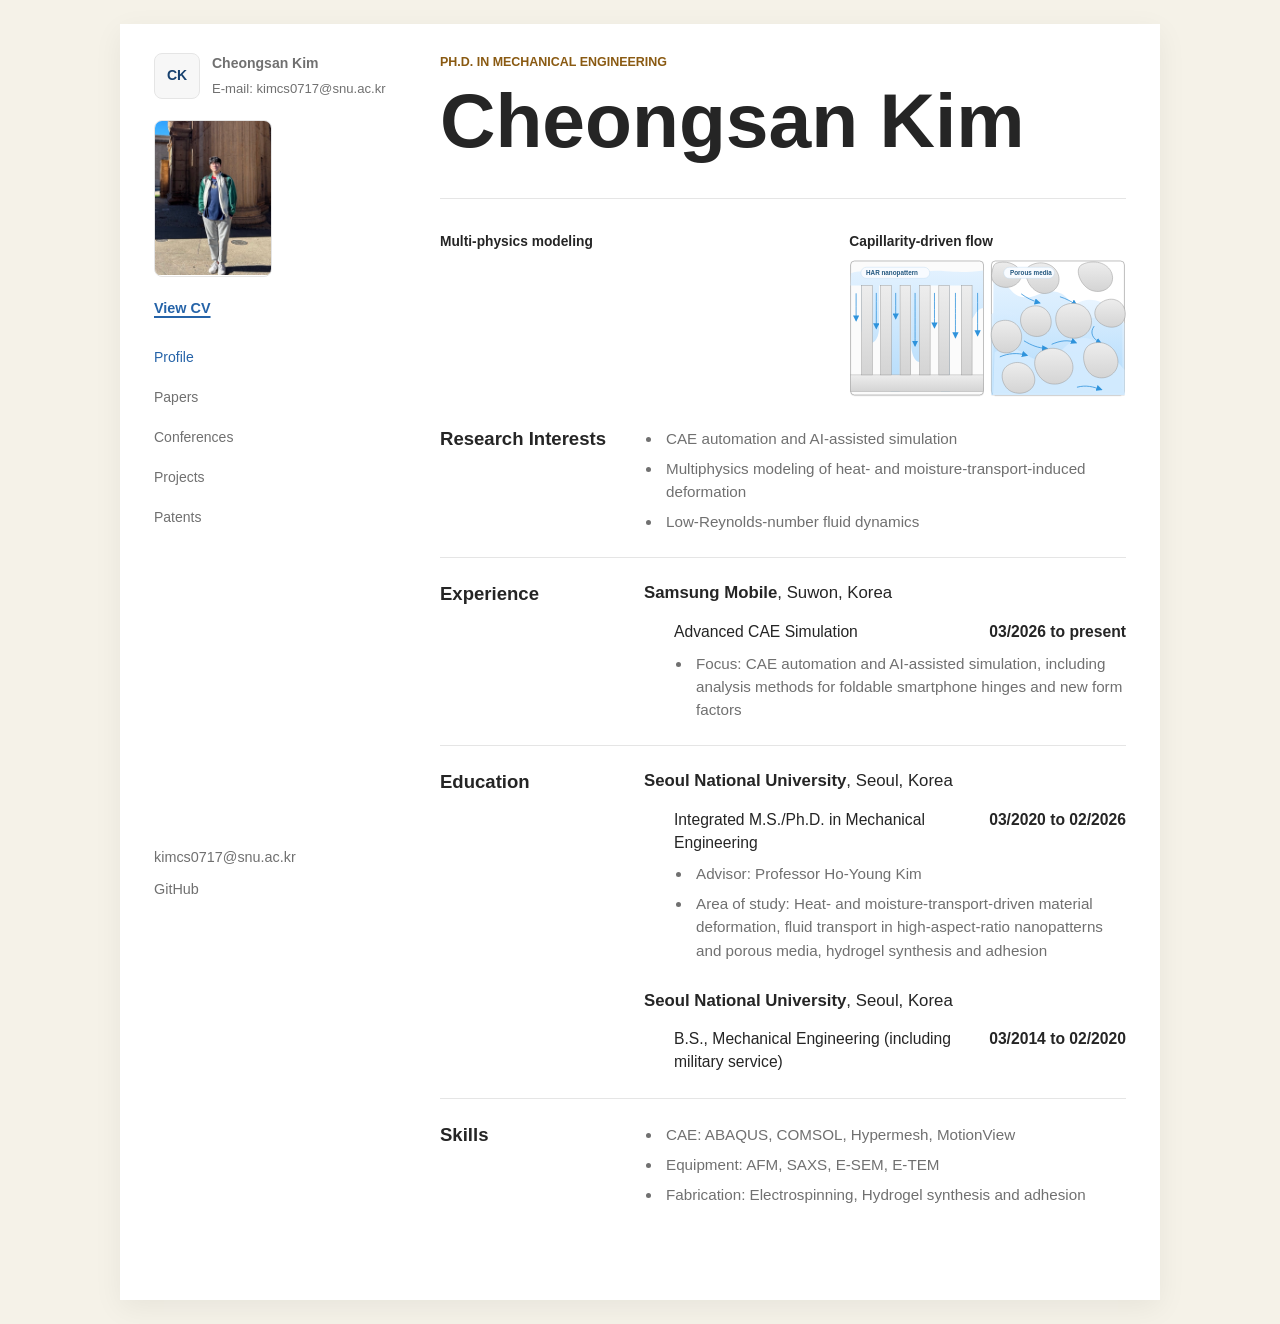
==== commit 378df3d8: "Update profile photo" ====
--- a/index.html
+++ b/index.html
@@ -22,7 +22,7 @@
         </a>
 
         <div class="profile-photo sidebar-photo" aria-label="Profile photo">
-          <img src="assets/profile-original.jpg" alt="" onerror="this.style.display='none'; this.nextElementSibling.style.display='grid';">
+          <img src="assets/profile-original.jpg?v=fullbody-20260603" alt="" onerror="this.style.display='none'; this.nextElementSibling.style.display='grid';">
           <span>Photo</span>
         </div>
         <a class="cv-link" href="cv.html?v=cv-author-markers" target="_blank" rel="noopener">View CV</a>
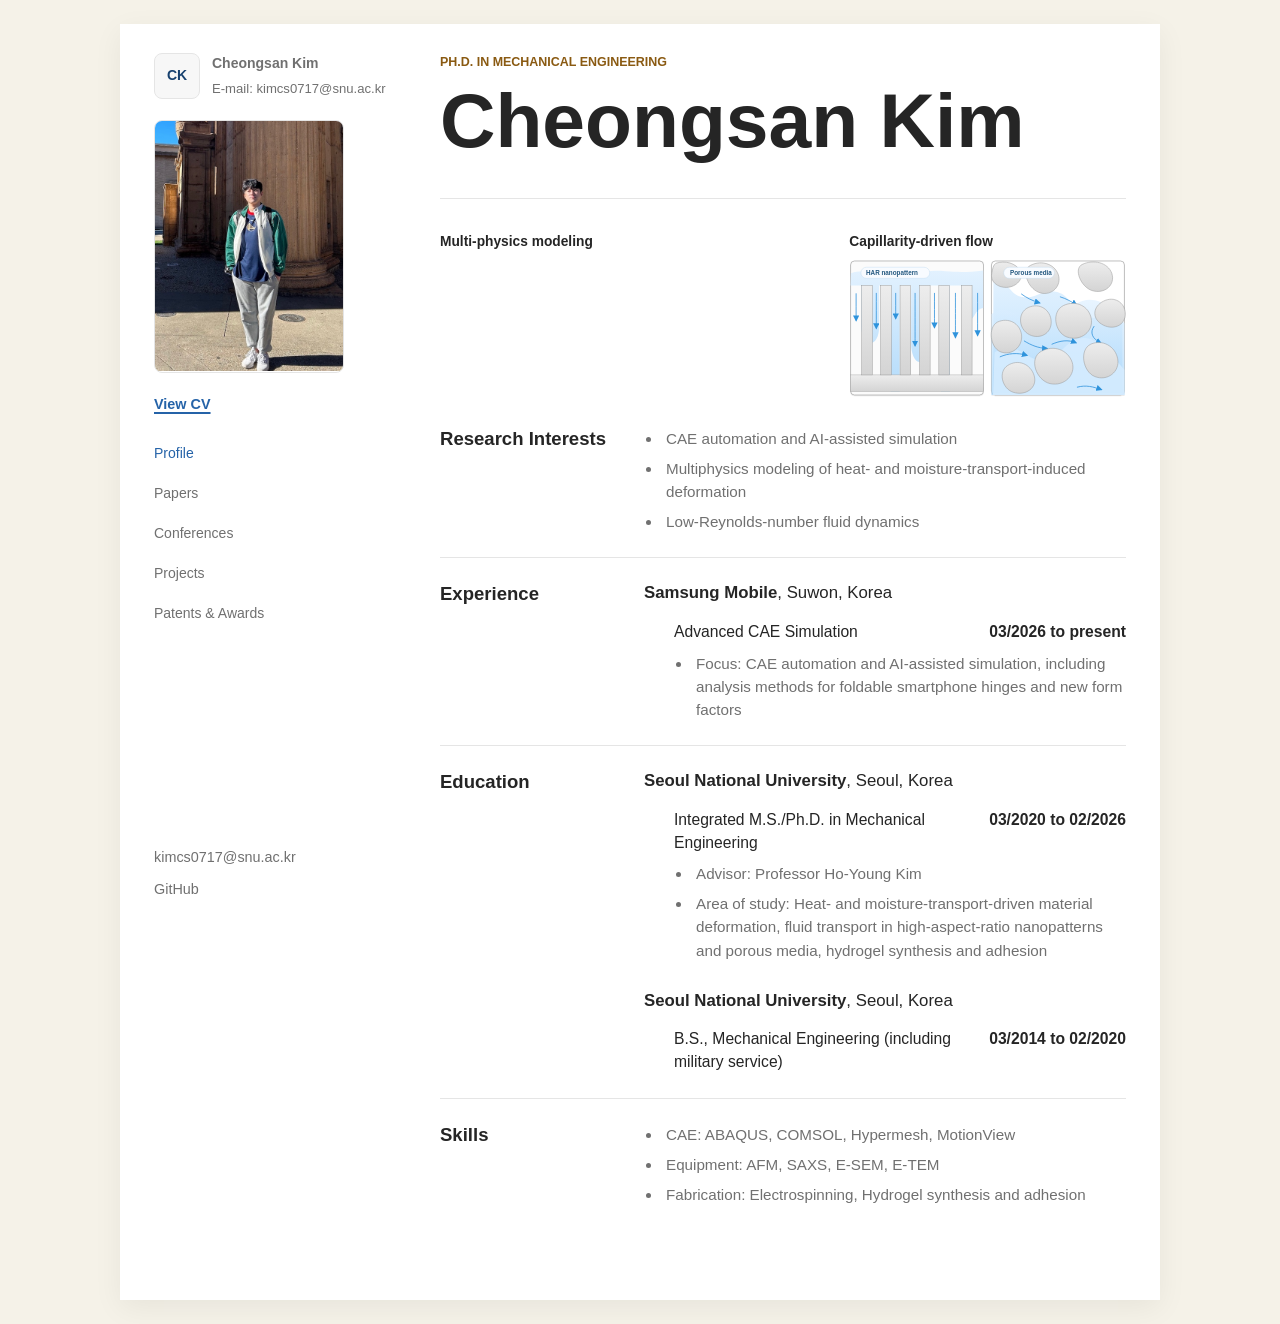
==== commit 11ea52a7: "Add honors and awards to patents section" ====
--- a/index.html
+++ b/index.html
@@ -32,7 +32,7 @@
           <button class="nav-button" type="button" data-tab="papers">Papers</button>
           <button class="nav-button" type="button" data-tab="presentations">Conferences</button>
           <button class="nav-button" type="button" data-tab="projects">Projects</button>
-          <button class="nav-button" type="button" data-tab="patents">Patents</button>
+          <button class="nav-button" type="button" data-tab="patents">Patents &amp; Awards</button>
         </nav>
 
         <div class="sidebar-footer">
@@ -281,20 +281,34 @@
 
         <section class="panel" data-tab-panel="patents">
           <div class="section-heading">
-            <p class="eyebrow">Applied Research</p>
-            <h2>Patents</h2>
-          </div>
-          <ol class="timeline">
-            <li>Pneumatic valve device using expansion of elastic material protruding parts. 10-2397568 Korea (2022).</li>
-            <li>Pneu-net device capable of sequential dual deformation. 10-2478112 Korea.</li>
-            <li>Pneu-net device capable of sequential torsional and bending deformation. 10-2478131 Korea.</li>
-            <li>Massage device and controlling method thereof. 1020200154180 Korea (2020).</li>
-            <li>Massage device having twist function and control method thereof. 1020210149522 Korea (2021).</li>
-            <li>TUBE CONTAINER. 1020220039765 Korea (2022).</li>
-            <li>Plumbing apparatus containing a hydrogel part. 1020230186336 Korea.</li>
-            <li>Method for manufacturing a grooved surface using a mesh structure. 1020230186335 Korea.</li>
-            <li>Biomedical devices inspired by plant morphing mechanisms. 1020260015498 Korea.</li>
-          </ol>
+            <p class="eyebrow">Applied Research &amp; Recognition</p>
+            <h2>Patents &amp; Awards</h2>
+          </div>
+          <div class="project-groups">
+            <div class="project-group">
+              <h3 class="project-group-title">Patents</h3>
+              <ol class="timeline">
+                <li>Pneumatic valve device using expansion of elastic material protruding parts. 10-2397568 Korea (2022).</li>
+                <li>Pneu-net device capable of sequential dual deformation. 10-2478112 Korea.</li>
+                <li>Pneu-net device capable of sequential torsional and bending deformation. 10-2478131 Korea.</li>
+                <li>Massage device and controlling method thereof. 1020200154180 Korea (2020).</li>
+                <li>Massage device having twist function and control method thereof. 1020210149522 Korea (2021).</li>
+                <li>TUBE CONTAINER. 1020220039765 Korea (2022).</li>
+                <li>Plumbing apparatus containing a hydrogel part. 1020230186336 Korea.</li>
+                <li>Method for manufacturing a grooved surface using a mesh structure. 1020230186335 Korea.</li>
+                <li>Biomedical devices inspired by plant morphing mechanisms. 1020260015498 Korea.</li>
+              </ol>
+            </div>
+
+            <div class="project-group">
+              <h3 class="project-group-title">Honors and Awards</h3>
+              <ul class="timeline">
+                <li>Open Innovation Challenge Encouragement Prize, KSME-SEMES, 12/2020</li>
+                <li>Future Home Tech Challenge Encouragement Prize, KSME-LG, 10/2023</li>
+                <li>Future Home Tech Challenge Silver Award, KSME-LG, 11/2024</li>
+              </ul>
+            </div>
+          </div>
         </section>
 
       </main>
--- a/styles.css
+++ b/styles.css
@@ -159,7 +159,7 @@
 }
 
 .sidebar-photo {
-  width: 118px;
+  width: min(190px, 100%);
   max-width: 100%;
 }
 
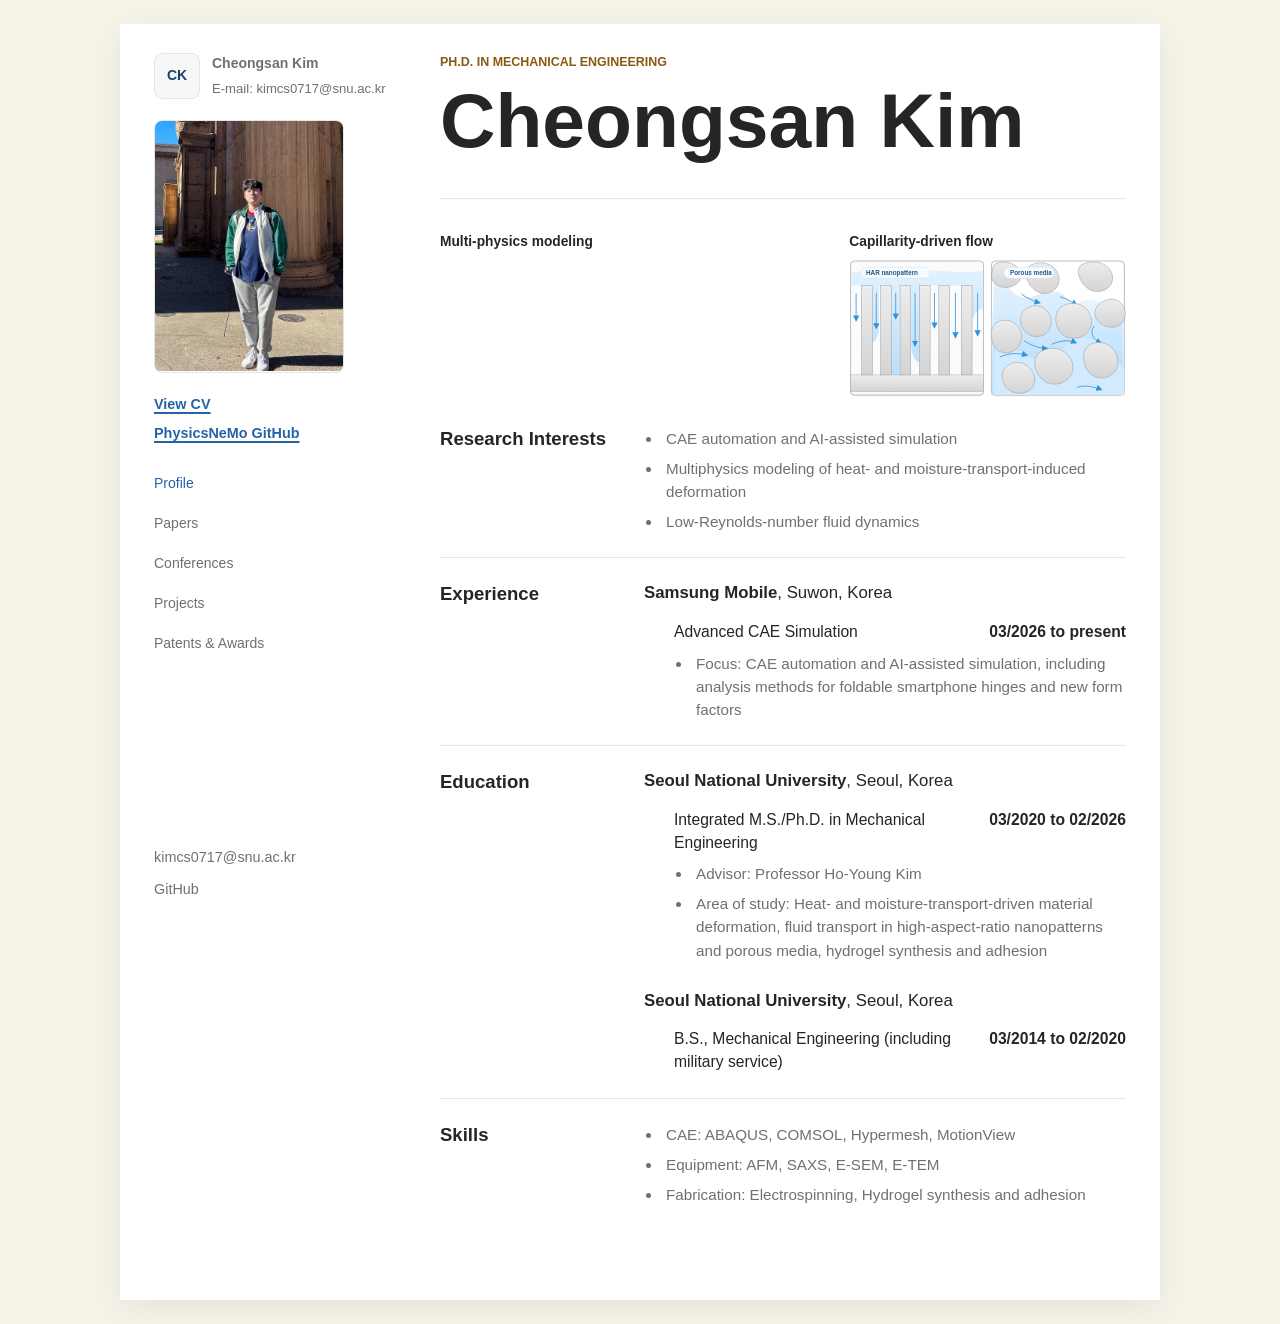
==== commit 5c3533c9: "Add PhysicsNeMo GitHub link to profile" ====
--- a/index.html
+++ b/index.html
@@ -8,7 +8,7 @@
       name="description"
       content="Personal academic portfolio of Cheongsan Kim, Ph.D. in Mechanical Engineering."
     >
-    <link rel="stylesheet" href="styles.css?v=profile-video-20260531">
+    <link rel="stylesheet" href="styles.css?v=physicsnemo-link-20260630">
   </head>
   <body>
     <div class="shell">
@@ -25,7 +25,10 @@
           <img src="assets/profile-original.jpg?v=fullbody-20260603" alt="" onerror="this.style.display='none'; this.nextElementSibling.style.display='grid';">
           <span>Photo</span>
         </div>
-        <a class="cv-link" href="cv.html?v=cv-author-markers" target="_blank" rel="noopener">View CV</a>
+        <div class="profile-links" aria-label="Profile links">
+          <a class="cv-link" href="cv.html?v=cv-author-markers" target="_blank" rel="noopener">View CV</a>
+          <a class="cv-link" href="https://github.com/kimcheongsan17/physcisNemo_examples" target="_blank" rel="noopener">PhysicsNeMo GitHub</a>
+        </div>
 
         <nav class="nav-list">
           <button class="nav-button is-active" type="button" data-tab="profile">Profile</button>
@@ -148,11 +151,19 @@
             <h2>Publications</h2>
           </div>
           <div class="publication-list">
-            <a class="publication-item" href="papers/viola-seed-pod.html">
-              <h3>Viola seed pod architecture shapes sequential, force-augmented pinching</h3>
+            <article class="publication-item">
+              <h3>
+                <a href="papers/viola-seed-pod.html"><i>Viola</i> seed pod architecture shapes sequential, force-augmented pinching</a>
+                <a class="paper-link" href="https://www.science.org/doi/10.1126/science.aed2953" target="_blank" rel="noopener">[link]</a>
+              </h3>
               <p><span class="own-name">C. Kim</span>*, J. Won*, D. Kim*, S. Jung&dagger;, H.-Y. Kim&dagger;, and Y. Hyun&dagger;</p>
-              <p class="publication-meta">Science (2026) (IF: 45.8; JCR: top 10%; scheduled for publication on June 18, 2026)</p>
-            </a>
+              <p class="publication-meta">Science 392(6804), 1302-1307 (2026) (IF: 45.8; JCR: top 10%)</p>
+              <p class="publication-highlight">
+                <span>Highlighted in Science Perspective:</span>
+                <strong>Violet seed propulsion inspires robot design</strong>
+                <a class="paper-link" href="https://www.science.org/doi/10.1126/science.aei6084" target="_blank" rel="noopener">[link]</a>
+              </p>
+            </article>
             <a class="publication-item" href="papers/water-powered-soft-actuation.html">
               <h3>Mechanics of water-powered soft actuation</h3>
               <p>S. Jung*, <span class="own-name">C. Kim</span>*, T. Kim, S. Park, and H.-Y. Kim&dagger;</p>
@@ -301,7 +312,7 @@
             </div>
 
             <div class="project-group">
-              <h3 class="project-group-title">Honors and Awards</h3>
+              <h3 class="project-group-title">Awards</h3>
               <ul class="timeline">
                 <li>Open Innovation Challenge Encouragement Prize, KSME-SEMES, 12/2020</li>
                 <li>Future Home Tech Challenge Encouragement Prize, KSME-LG, 10/2023</li>
--- a/styles.css
+++ b/styles.css
@@ -92,6 +92,12 @@
   gap: 6px;
 }
 
+.profile-links {
+  display: grid;
+  gap: 6px;
+  justify-items: start;
+}
+
 .cv-link {
   display: inline-flex;
   width: fit-content;
@@ -541,7 +547,32 @@
   color: var(--accent) !important;
 }
 
+.publication-highlight {
+  color: var(--ink) !important;
+  font-size: 0.93rem !important;
+}
+
+.publication-highlight span {
+  color: var(--accent-strong);
+  font-weight: 800;
+}
+
+.publication-highlight strong {
+  color: var(--accent-strong);
+  font-weight: 800;
+}
+
+.publication-actions {
+  display: flex;
+  flex-wrap: wrap;
+  gap: 8px;
+  margin-top: 8px;
+}
+
 .paper-link {
+  display: inline-flex;
+  align-items: center;
+  min-height: 28px;
   margin-left: 5px;
   color: var(--accent) !important;
   font-size: 0.92em;
@@ -554,6 +585,10 @@
 
 .paper-link:hover {
   color: var(--accent-strong) !important;
+}
+
+.publication-actions .paper-link {
+  margin-left: 0;
 }
 
 .publication-item:hover h3,
@@ -627,6 +662,10 @@
   margin: 20px 0;
 }
 
+.detail-actions {
+  margin-top: 18px;
+}
+
 .detail-section {
   padding-top: 28px;
 }
